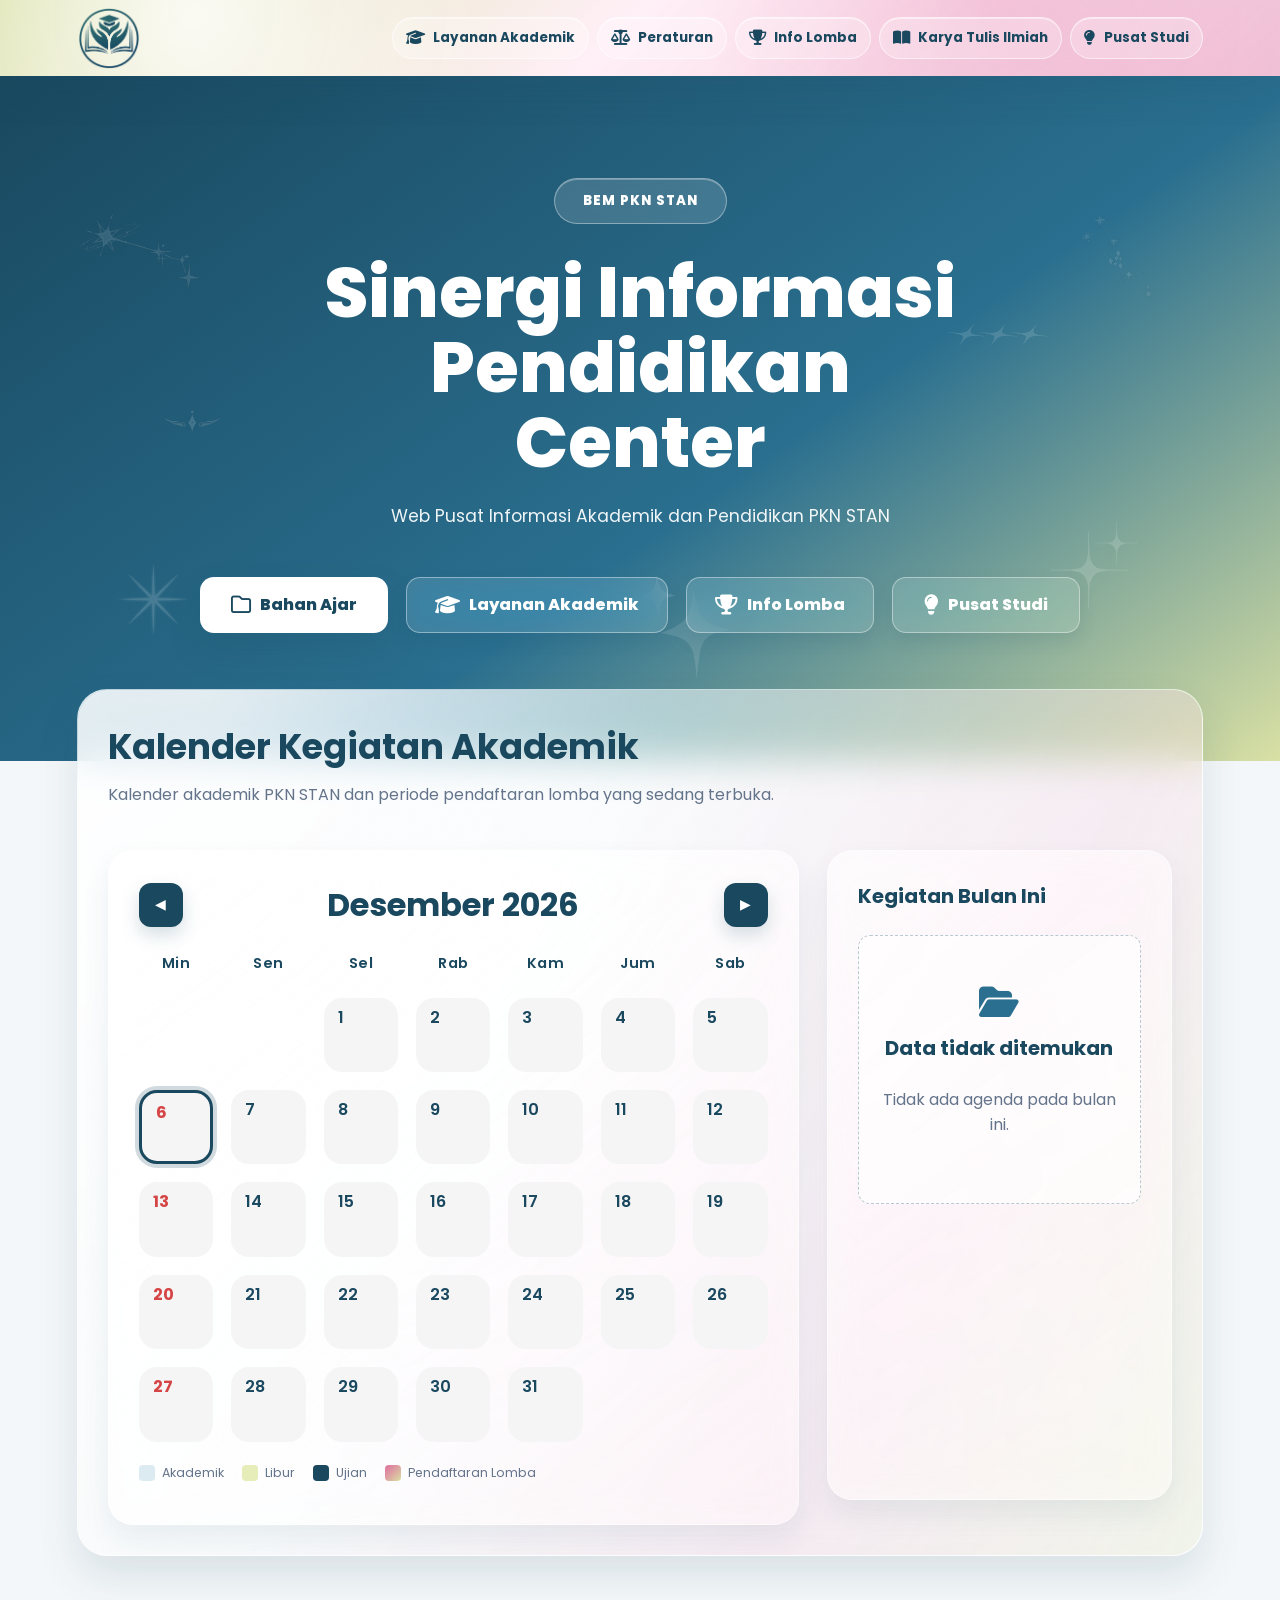
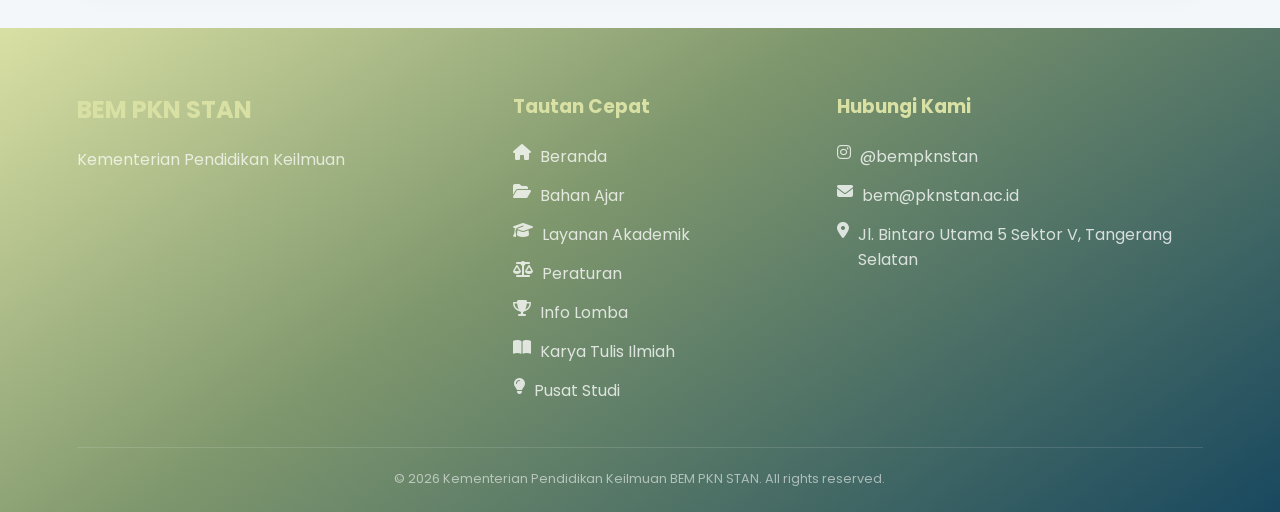
==== index.html @ 3682c728 "ver1.1.1.2" ====
<!doctype html>
<html lang="id">
  <head>
    <meta charset="UTF-8" />
    <meta name="viewport" content="width=device-width, initial-scale=1.0" />
    <title>Sinergi Informasi Pendidikan PKN STAN</title>
    <meta
      name="description"
      content="Pusat informasi akademik dan pendidikan BEM PKN STAN, termasuk kalender akademik dan layanan mahasiswa."
    />
    <meta name="theme-color" content="#19485f" />
    <meta property="og:type" content="website" />
    <meta property="og:title" content="Sinergi Informasi Pendidikan PKN STAN" />
    <meta
      property="og:description"
      content="Pusat informasi akademik dan pendidikan BEM PKN STAN."
    />
    <meta property="og:url" content="https://DOMAIN-WEBSITE/index.html" />
    <link rel="canonical" href="https://DOMAIN-WEBSITE/index.html" />
    <link rel="preconnect" href="https://fonts.googleapis.com" />
    <link rel="preconnect" href="https://fonts.gstatic.com" crossorigin />
    <link
      href="https://fonts.googleapis.com/css2?family=Poppins:wght@300;400;500;600;700;800&display=swap"
      rel="stylesheet"
    />
    <link
      rel="stylesheet"
      href="https://cdnjs.cloudflare.com/ajax/libs/font-awesome/6.5.2/css/all.min.css"
    />
    <link rel="icon" type="image/x-icon" href="image/PK.ico" />
    <link rel="stylesheet" href="css/style.css?v=20260704-mobile-polish" />
    <script type="module" src="js/script.js?v=20260704-mobile-polish"></script>
  </head>
  <body data-page="home">
    <div data-include="header"></div>

    <section class="hero hero-home">
      <div class="hero-decor" aria-hidden="true">
        <img
          src="image/decor/aries.svg"
          class="hero-ornament decor-aries"
          alt=""
        />
        <img
          src="image/decor/taurus.svg"
          class="hero-ornament decor-taurus"
          alt=""
        />
        <img
          src="image/decor/element1.svg"
          class="hero-ornament decor-e1"
          alt=""
        />
        <img
          src="image/decor/element2.svg"
          class="hero-ornament decor-e2"
          alt=""
        />
        <img
          src="image/decor/element4.svg"
          class="hero-ornament decor-e4"
          alt=""
        />
        <img
          src="image/decor/element7.svg"
          class="hero-ornament decor-e7"
          alt=""
        />
        <img
          src="image/decor/element9.svg"
          class="hero-ornament decor-e9"
          alt=""
        />
      </div>

      <div class="container hero-content">
        <div class="glass-badge">BEM PKN STAN</div>
        <h1 class="hero-title">Sinergi Informasi Pendidikan<br />Center</h1>
        <p class="hero-subtitle">
          Web Pusat Informasi Akademik dan Pendidikan PKN STAN
        </p>
        <div class="button-group">
          <a
            href="https://lms.pknstan.ac.id"
            target="_blank"
            rel="noopener noreferrer"
            class="btn btn-primary"
            ><i class="fa-regular fa-folder" aria-hidden="true"></i>Bahan Ajar</a
          >
          <a href="layanan.html" class="btn btn-glass"
            ><i class="fa-solid fa-graduation-cap" aria-hidden="true"></i
            >Layanan Akademik</a
          >
          <a href="info-lomba.html" class="btn btn-glass"
            ><i class="fa-solid fa-trophy" aria-hidden="true"></i>Info Lomba</a
          >
          <a href="pusat-studi.html" class="btn btn-glass"
            ><i class="fa-solid fa-lightbulb" aria-hidden="true"></i>Pusat
            Studi</a
          >
        </div>
      </div>
    </section>

    <main class="main-section">
      <div class="container">
        <section
          class="glass-card content-card calendar-card"
          aria-labelledby="calendar-heading"
        >
          <h2 id="calendar-heading">Kalender Kegiatan Akademik</h2>
          <p class="calendar-subtitle">
            Kalender akademik PKN STAN dan periode pendaftaran lomba yang sedang
            terbuka.
          </p>
          <div class="calendar-wrapper">
            <div class="calendar-left">
              <div class="calendar-header">
                <button
                  class="calendar-nav"
                  type="button"
                  id="prevMonthBtn"
                  aria-label="Bulan sebelumnya"
                >
                  &#9664;
                </button>
                <h3 id="monthYear"></h3>
                <button
                  class="calendar-nav"
                  type="button"
                  id="nextMonthBtn"
                  aria-label="Bulan berikutnya"
                >
                  &#9654;
                </button>
              </div>
              <div
                class="calendar-grid"
                id="calendar"
                aria-label="Kalender bulanan"
              ></div>
              <ul class="legend" aria-label="Keterangan warna kalender">
                <li><span class="legend-swatch"></span>Akademik</li>
                <li><span class="legend-swatch libur"></span>Libur</li>
                <li><span class="legend-swatch ujian"></span>Ujian</li>
                <li>
                  <span class="legend-swatch lomba"></span>Pendaftaran Lomba
                </li>
              </ul>
            </div>
            <aside class="calendar-right" aria-labelledby="agenda-heading">
              <h3 id="agenda-heading">Kegiatan Bulan Ini</h3>
              <div class="agenda-list" id="agendaList" aria-live="polite"></div>
            </aside>
          </div>
        </section>
      </div>
    </main>

    <div data-include="footer"></div>
  </body>
</html>
---- css/style.css ----
@import url("base.css?v=20260704-mobile-polish");
@import url("layout.css?v=20260704-mobile-polish");
@import url("components.css?v=20260704-mobile-polish");
@import url("header-footer.css?v=20260704-mobile-polish");
@import url("pages/home.css?v=20260704-mobile-polish");
@import url("pages/layanan.css?v=20260704-mobile-polish");
@import url("pages/pusat-studi.css?v=20260704-mobile-polish");
@import url("pages/info-lomba.css?v=20260704-mobile-polish");
@import url("pages/peraturan.css?v=20260704-mobile-polish");
@import url("pages/kti.css?v=20260704-mobile-polish");
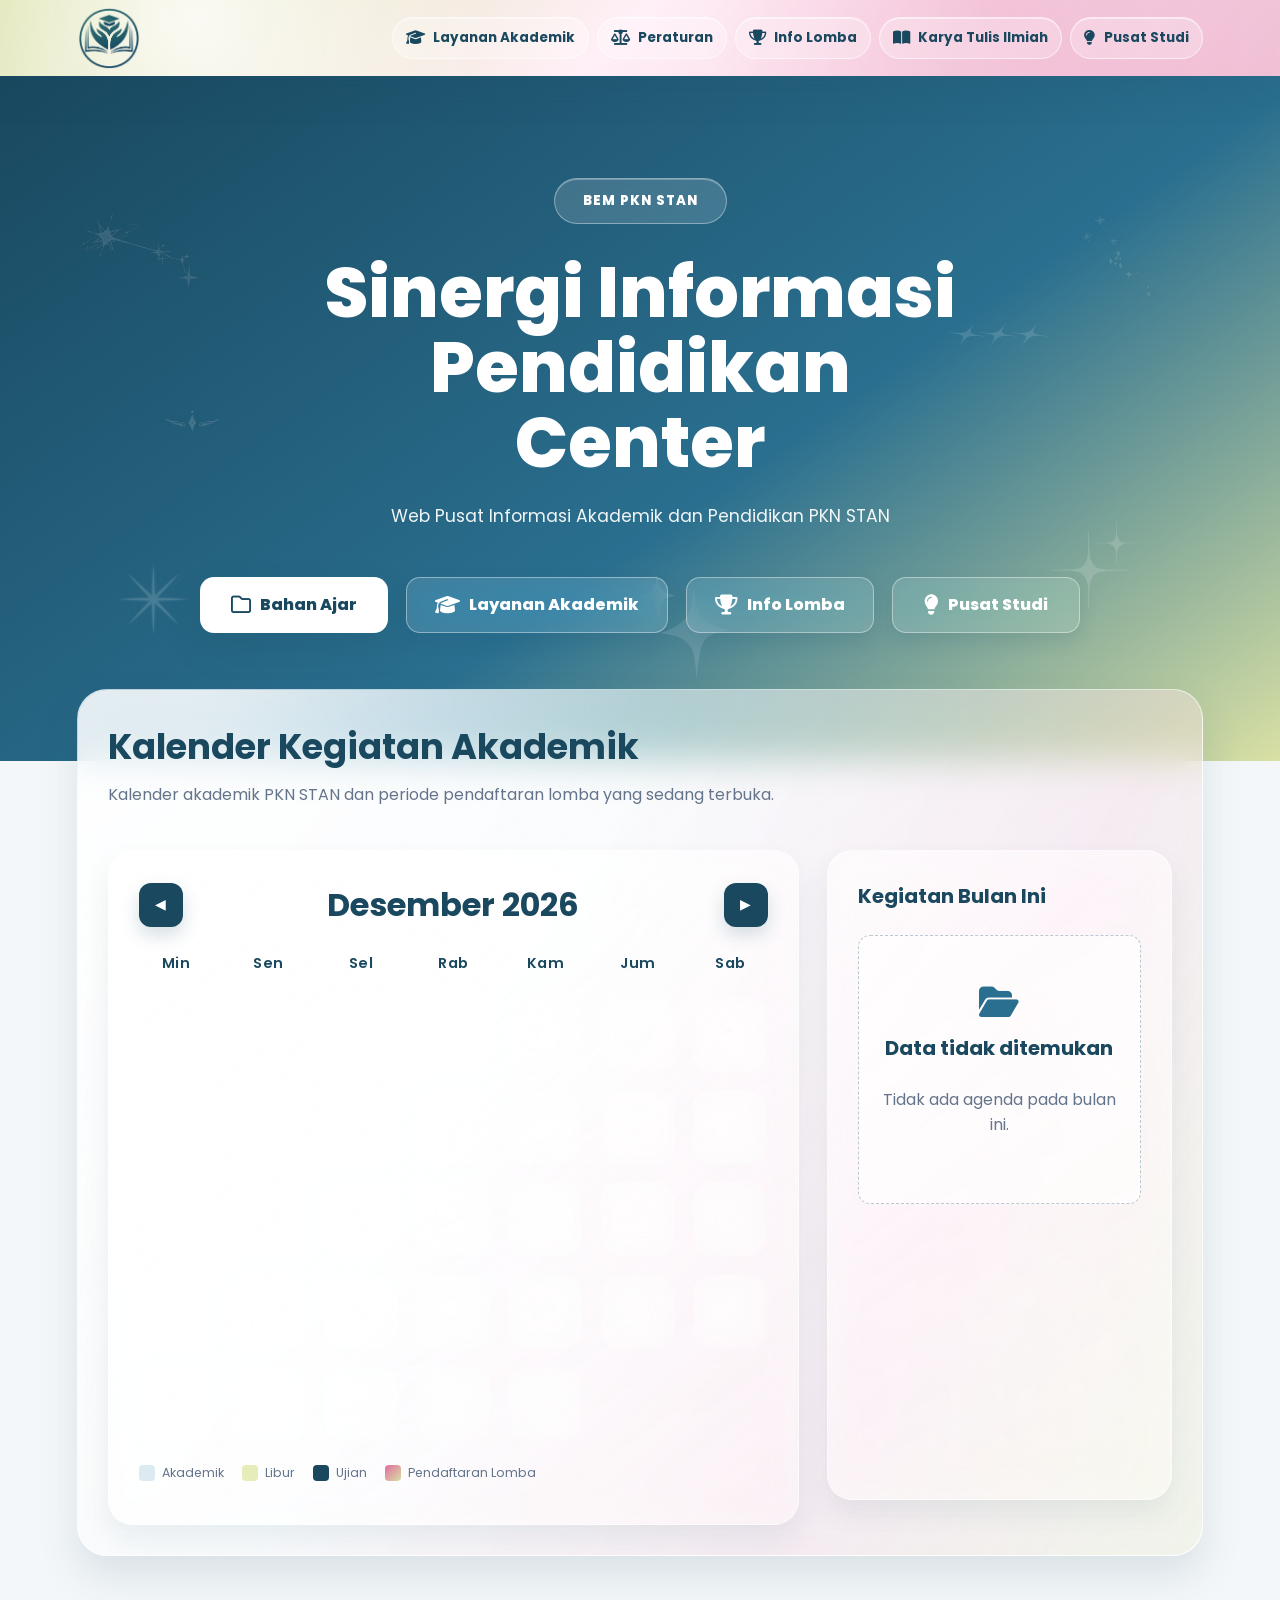
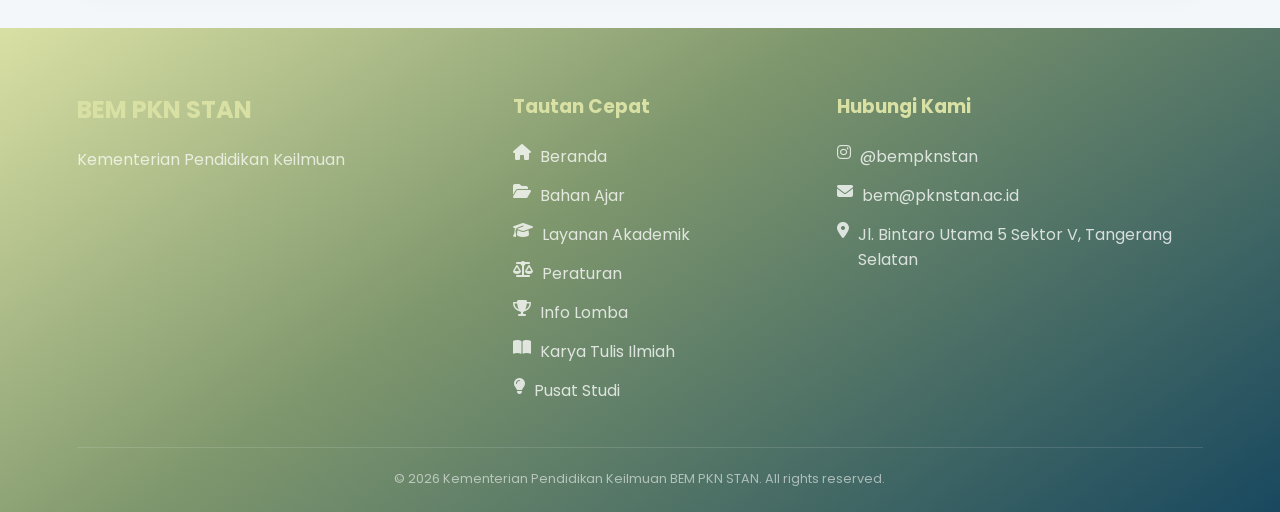
==== commit 6a62269e: "ver terbaru" ====
(no text change in the page or its own stylesheets)
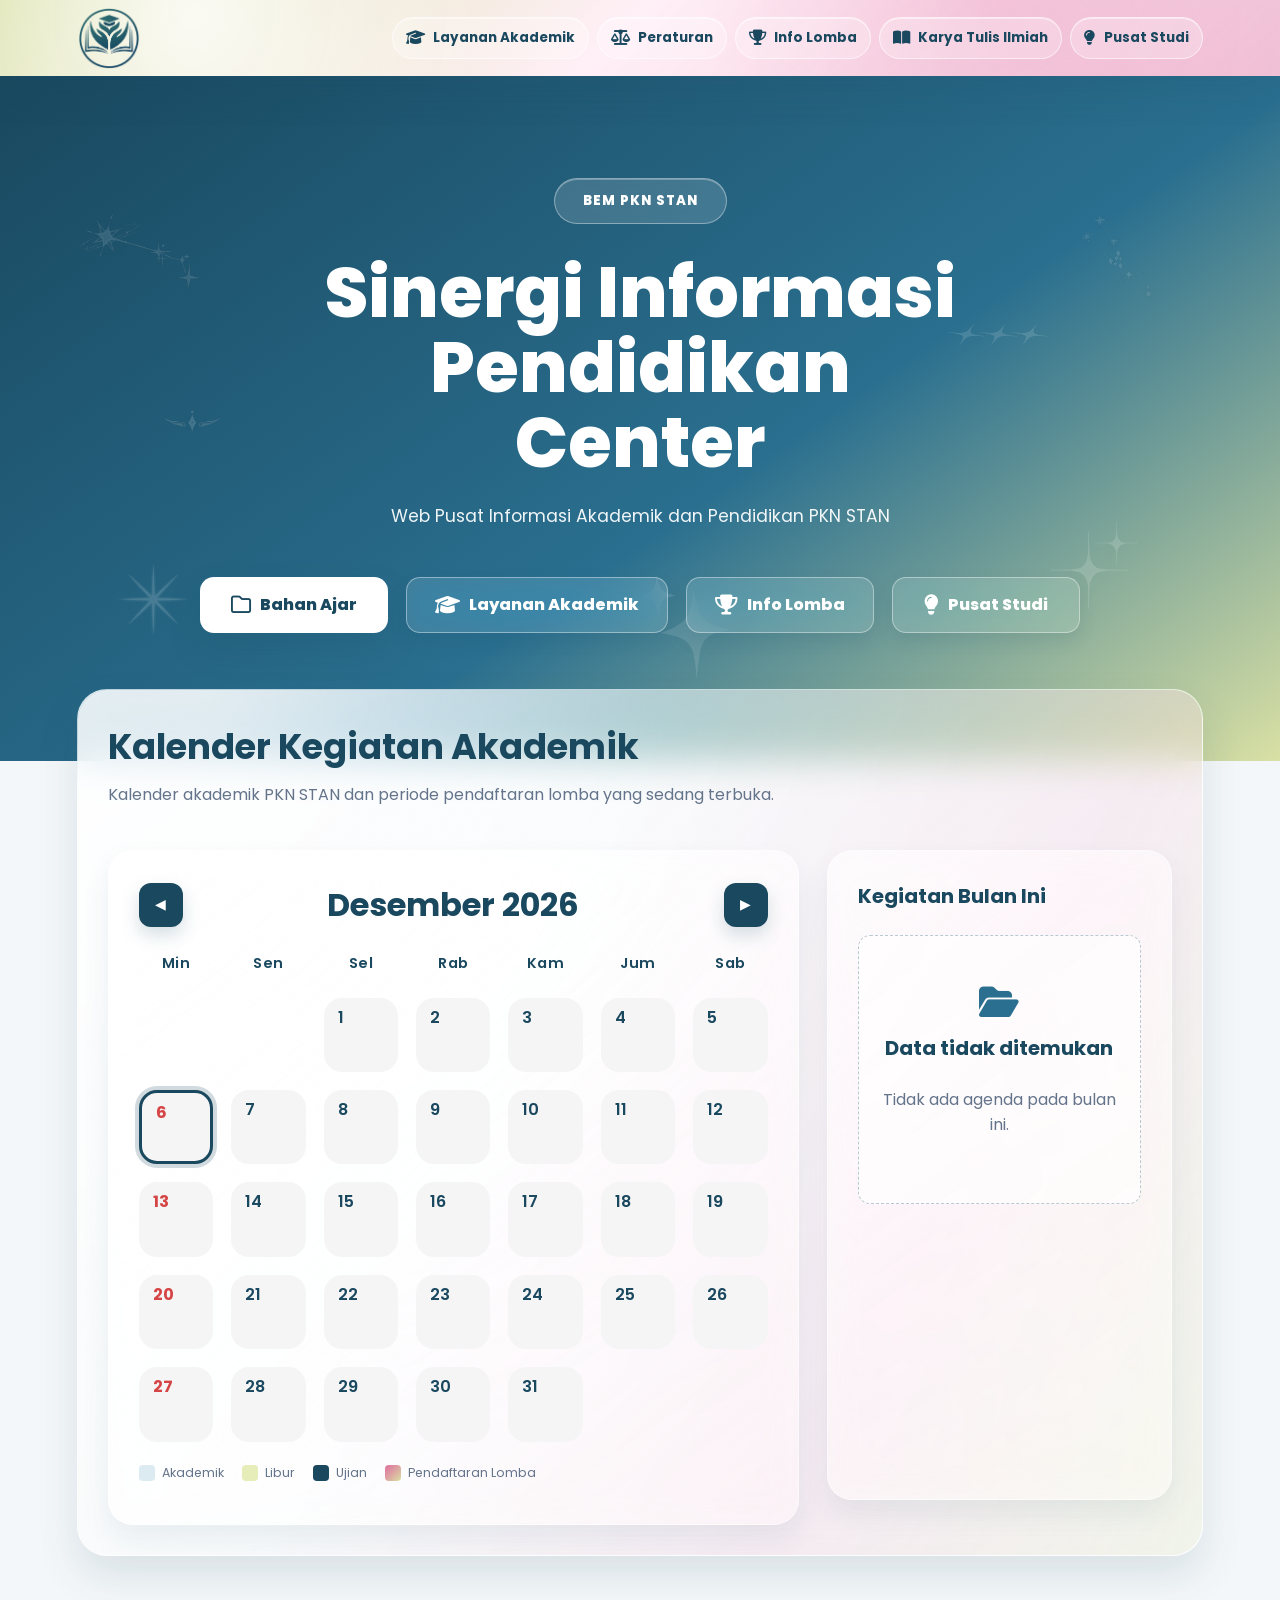
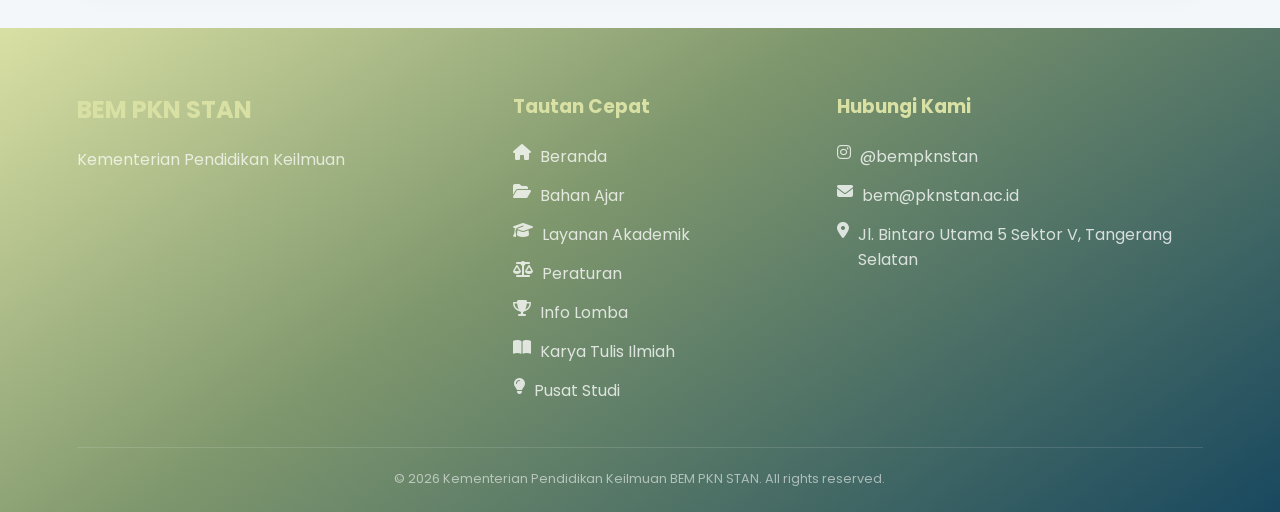
==== commit 6831bf59: "nexrt" ====
--- a/index.html
+++ b/index.html
@@ -28,8 +28,8 @@
       href="https://cdnjs.cloudflare.com/ajax/libs/font-awesome/6.5.2/css/all.min.css"
     />
     <link rel="icon" type="image/x-icon" href="image/PK.ico" />
-    <link rel="stylesheet" href="css/style.css?v=20260704-mobile-polish" />
-    <script type="module" src="js/script.js?v=20260704-mobile-polish"></script>
+    <link rel="stylesheet" href="./css/style.css?v=20260704-mobile-polish" />
+    <script type="module" src="./js/script.js?v=20260704-mobile-polish"></script>
   </head>
   <body data-page="home">
     <div data-include="header"></div>
